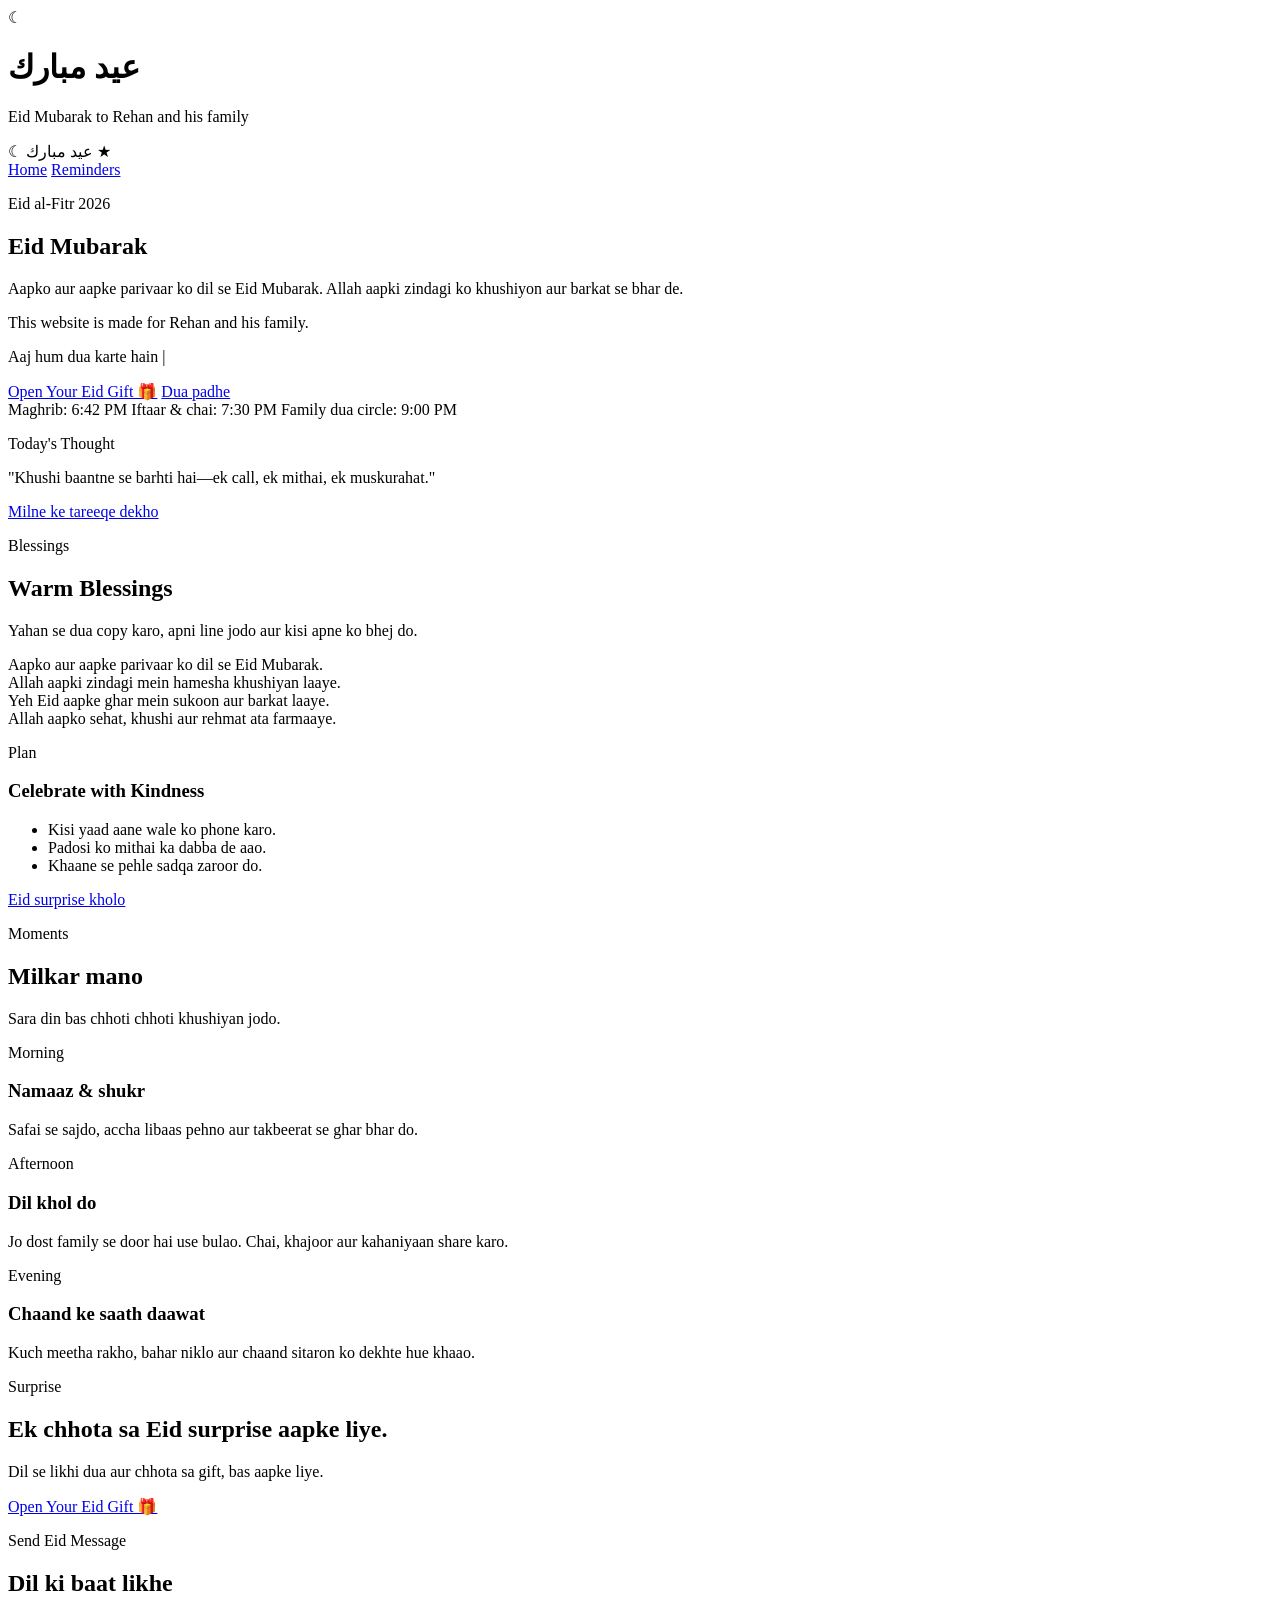
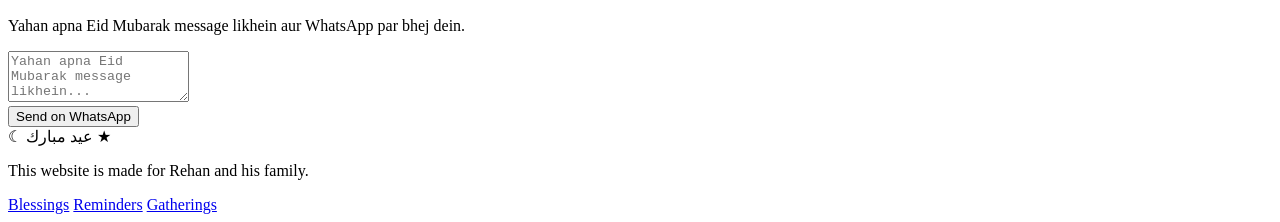
==== index.html @ 1af407ab "Add files via upload" ====
<!DOCTYPE html>
<html lang="en">
<head>
  <meta charset="UTF-8" />
  <meta name="viewport" content="width=device-width, initial-scale=1.0" />
  <title>Eid Mubarak | Home</title>
  <link rel="preconnect" href="https://fonts.googleapis.com">
  <link rel="preconnect" href="https://fonts.gstatic.com" crossorigin>
  <link href="https://fonts.googleapis.com/css2?family=Manrope:wght@400;600;700&family=Playfair+Display:wght@600;700&display=swap" rel="stylesheet">
  <link rel="stylesheet" href="css/style.css" />
</head>
<body>
  <div class="intro-screen" aria-label="Eid greeting overlay">
    <div class="intro-content">
      <div class="intro-moon">☾</div>
      <h1 class="intro-title">عيد مبارك</h1>
      <p class="intro-sub">Eid Mubarak to Rehan and his family</p>
      <div class="intro-stars">
        <span></span><span></span><span></span><span></span><span></span>
      </div>
    </div>
  </div>

  <audio id="intro-audio" preload="auto" aria-hidden="true">
    <source src="[data-uri]" type="audio/wav">
  </audio>

  <audio id="gift-audio" preload="auto" aria-hidden="true">
    <source src="[data-uri]" type="audio/wav">
  </audio>

  <div class="sky" aria-hidden="true">
    <div class="moon"></div>
    <div class="stars"></div>
  </div>

  <header class="topbar">
    <div class="brand" aria-label="Eid Mubarak logo">
      <span class="brand-icon">☾</span>
      <span class="brand-text">عيد مبارك</span>
      <span class="brand-icon">★</span>
    </div>
    <nav class="nav">
      <a href="index.html">Home</a>
      <a href="reminders.html">Reminders</a>
    </nav>
  </header>

  <main>
    <section class="hero">
      <div class="hero__content">
        <p class="eyebrow">Eid al-Fitr 2026</p>
        <h1>Eid Mubarak</h1>
        <p class="lead">Aapko aur aapke parivaar ko dil se Eid Mubarak. Allah aapki zindagi ko khushiyon aur barkat se bhar de.</p>
        <p class="tagline-inline">This website is made for Rehan and his family.</p>
        <p class="typing">Aaj hum dua karte hain <span id="typewriter"></span><span class="cursor">|</span></p>
        <div class="cta-row">
          <a class="btn primary" href="reminders.html">Open Your Eid Gift 🎁</a>
          <a class="btn ghost" href="#blessings">Dua padhe</a>
        </div>
        <div class="hero__meta">
          <span class="pill">Maghrib: 6:42 PM</span>
          <span class="pill">Iftaar & chai: 7:30 PM</span>
          <span class="pill">Family dua circle: 9:00 PM</span>
        </div>
      </div>
      <div class="hero__card">
        <p class="card-title">Today's Thought</p>
        <p class="card-body">"Khushi baantne se barhti hai—ek call, ek mithai, ek muskurahat."</p>
        <a href="#gatherings" class="card-link">Milne ke tareeqe dekho</a>
      </div>
    </section>

    <section id="blessings" class="section split">
      <div class="section__text">
        <p class="eyebrow">Blessings</p>
        <h2>Warm Blessings</h2>
        <p>Yahan se dua copy karo, apni line jodo aur kisi apne ko bhej do.</p>
        <div class="blessing-list">
          <div class="blessing">Aapko aur aapke parivaar ko dil se Eid Mubarak.</div>
          <div class="blessing">Allah aapki zindagi mein hamesha khushiyan laaye.</div>
          <div class="blessing">Yeh Eid aapke ghar mein sukoon aur barkat laaye.</div>
          <div class="blessing">Allah aapko sehat, khushi aur rehmat ata farmaaye.</div>
        </div>
      </div>
      <div class="section__panel">
        <div class="panel-card">
          <p class="eyebrow">Plan</p>
          <h3>Celebrate with Kindness</h3>
          <ul class="list">
            <li>Kisi yaad aane wale ko phone karo.</li>
            <li>Padosi ko mithai ka dabba de aao.</li>
            <li>Khaane se pehle sadqa zaroor do.</li>
          </ul>
          <a class="btn primary" href="reminders.html">Eid surprise kholo</a>
        </div>
      </div>
    </section>

    <section id="gatherings" class="section cards">
      <div class="section__heading">
        <p class="eyebrow">Moments</p>
        <h2>Milkar mano</h2>
        <p>Sara din bas chhoti chhoti khushiyan jodo.</p>
      </div>
      <div class="card-grid">
        <article class="card">
          <p class="card-kicker">Morning</p>
          <h3>Namaaz & shukr</h3>
          <p>Safai se sajdo, accha libaas pehno aur takbeerat se ghar bhar do.</p>
        </article>
        <article class="card">
          <p class="card-kicker">Afternoon</p>
          <h3>Dil khol do</h3>
          <p>Jo dost family se door hai use bulao. Chai, khajoor aur kahaniyaan share karo.</p>
        </article>
        <article class="card">
          <p class="card-kicker">Evening</p>
          <h3>Chaand ke saath daawat</h3>
          <p>Kuch meetha rakho, bahar niklo aur chaand sitaron ko dekhte hue khaao.</p>
        </article>
      </div>
    </section>

    <section class="section banner">
      <div>
        <p class="eyebrow">Surprise</p>
        <h2>Ek chhota sa Eid surprise aapke liye.</h2>
        <p>Dil se likhi dua aur chhota sa gift, bas aapke liye.</p>
      </div>
      <a class="btn ghost" href="reminders.html">Open Your Eid Gift 🎁</a>
    </section>

    <section class="section message">
      <div>
        <p class="eyebrow">Send Eid Message</p>
        <h2>Dil ki baat likhe</h2>
        <p>Yahan apna Eid Mubarak message likhein aur WhatsApp par bhej dein.</p>
        <textarea id="wh-msg" rows="3" placeholder="Yahan apna Eid Mubarak message likhein..."></textarea>
      </div>
      <button class="btn primary" id="wh-send">Send on WhatsApp</button>
    </section>
  </main>

  <footer class="footer">
    <div class="brand">
      <span class="brand-icon">☾</span>
      <span class="brand-text">عيد مبارك</span>
      <span class="brand-icon">★</span>
    </div>
    <p>This website is made for Rehan and his family.</p>
    <div class="footer-links">
      <a href="#blessings">Blessings</a>
      <a href="reminders.html">Reminders</a>
      <a href="#gatherings">Gatherings</a>
    </div>
  </footer>

  <script src="js/script.js"></script>
</body>
</html>
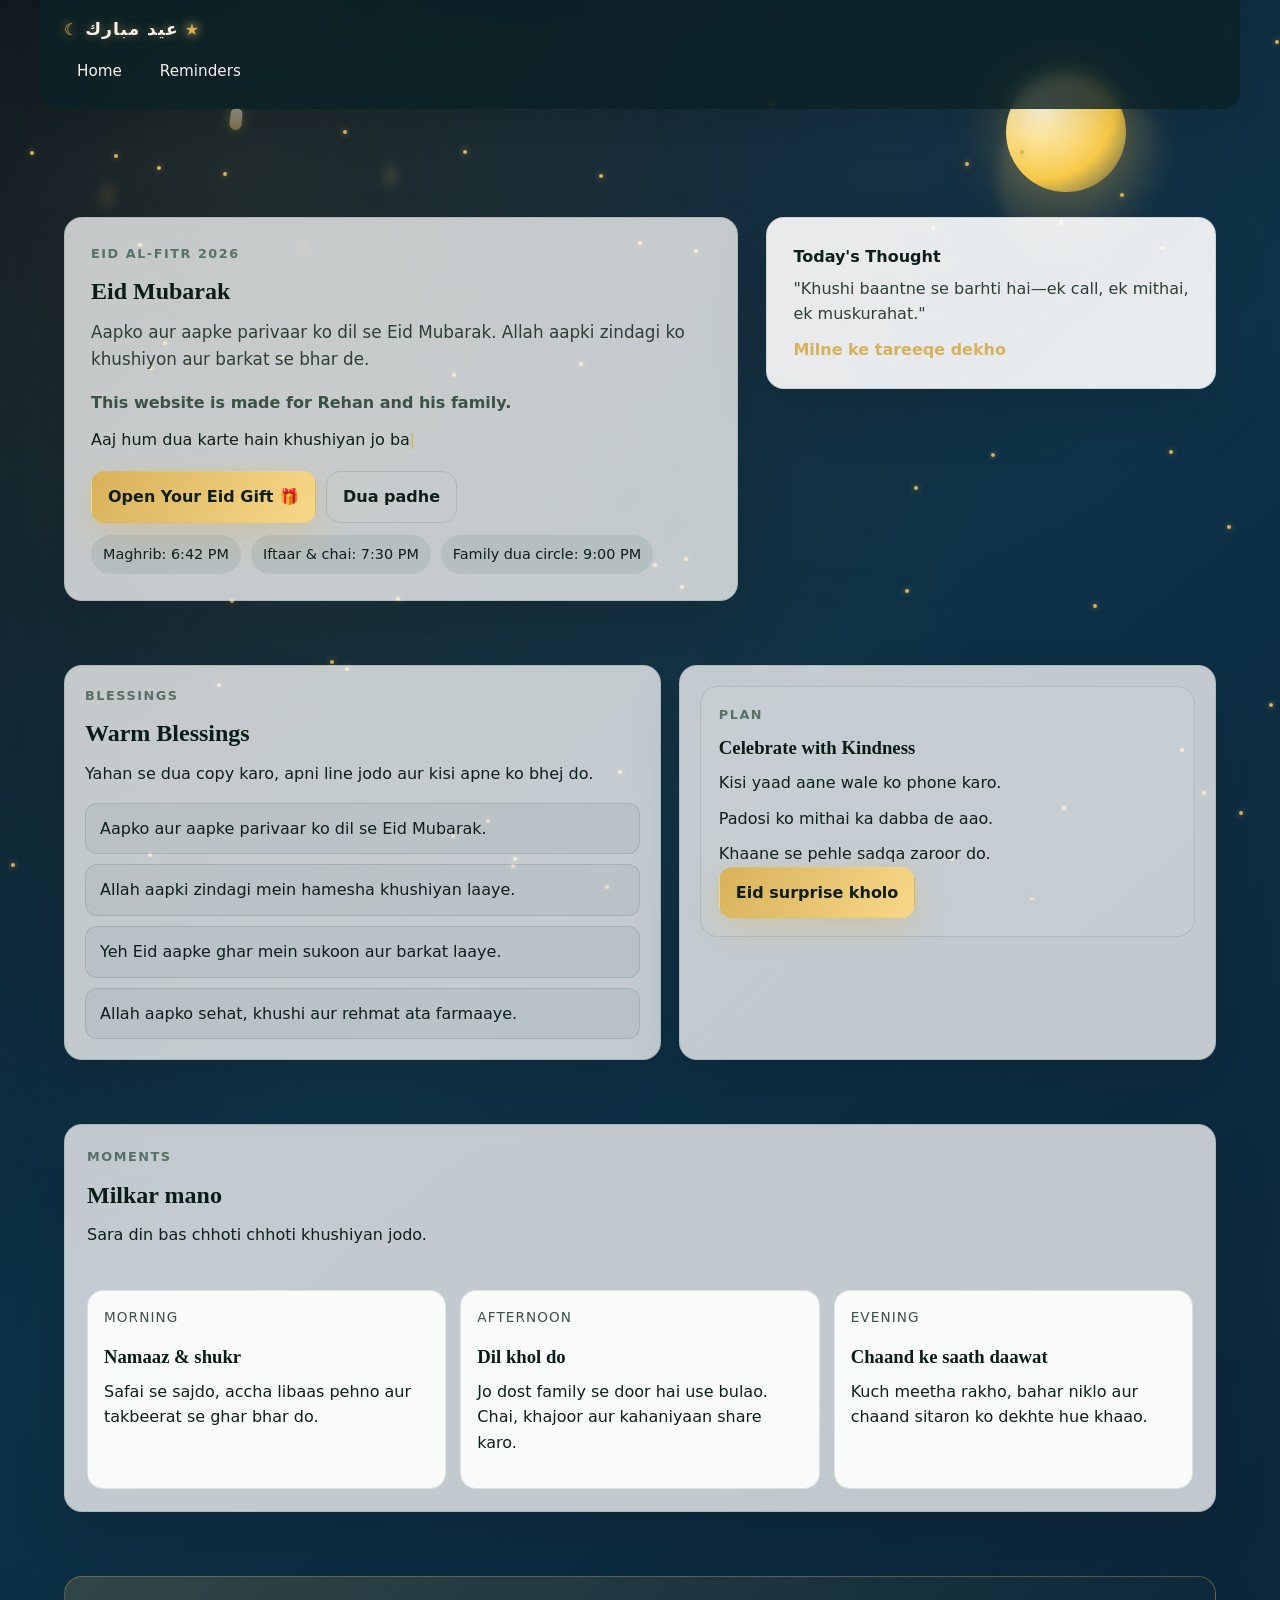
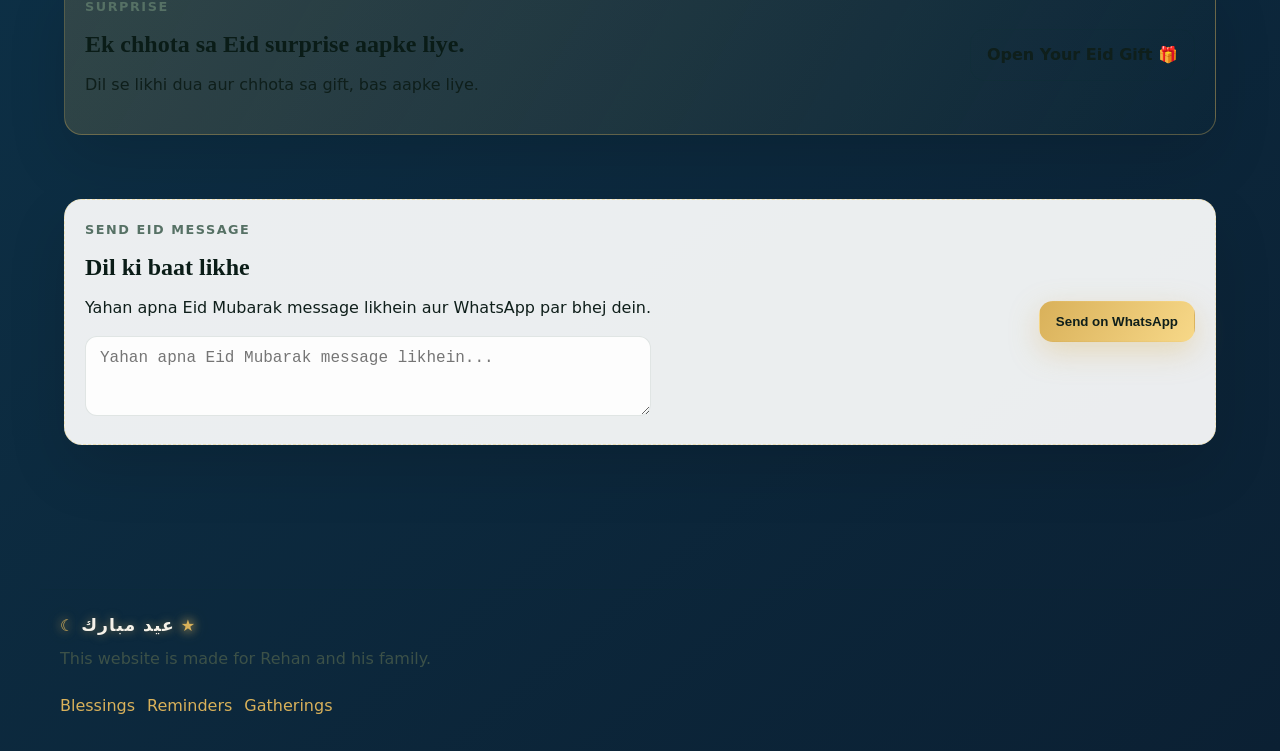
==== commit 386c2eeb: "Update index.html" ====
--- a/index.html
+++ b/index.html
@@ -7,7 +7,7 @@
   <link rel="preconnect" href="https://fonts.googleapis.com">
   <link rel="preconnect" href="https://fonts.gstatic.com" crossorigin>
   <link href="https://fonts.googleapis.com/css2?family=Manrope:wght@400;600;700&family=Playfair+Display:wght@600;700&display=swap" rel="stylesheet">
-  <link rel="stylesheet" href="css/style.css" />
+  <link rel="stylesheet" href="style.css">
 </head>
 <body>
   <div class="intro-screen" aria-label="Eid greeting overlay">
@@ -156,6 +156,6 @@
     </div>
   </footer>
 
-  <script src="js/script.js"></script>
+  <script src="script.js"></script>
 </body>
 </html>
--- a/style.css
+++ b/style.css
@@ -0,0 +1,680 @@
+:root {
+  --bg1: #0b2f2a;
+  --bg2: #0f3f37;
+  --cream: #f7f2e9;
+  --accent: #d9b15a;
+  --accent-soft: #f4dfb3;
+  --text: #0f1f1b;
+  --muted: #3c5148;
+  --card: rgba(255, 255, 255, 0.75);
+  --border: rgba(12, 50, 42, 0.12);
+  --shadow: 0 25px 60px rgba(0, 0, 0, 0.12);
+  --radius: 18px;
+}
+
+* {
+  box-sizing: border-box;
+}
+
+body {
+  margin: 0;
+  font-family: 'Manrope', system-ui, -apple-system, sans-serif;
+  background: linear-gradient(150deg, #0b2f2a, #0d2740 55%, #0a1f33 100%);
+  color: var(--text);
+  min-height: 100vh;
+  overflow-x: hidden;
+  line-height: 1.6;
+}
+
+h1, h2, h3 {
+  font-family: 'Playfair Display', 'Manrope', serif;
+  margin: 0 0 0.35em;
+  color: #0a1c17;
+}
+
+p {
+  margin: 0 0 1em;
+}
+
+a {
+  color: var(--accent);
+  text-decoration: none;
+}
+
+main {
+  padding: 92px 20px 64px;
+  max-width: 1200px;
+  margin: 0 auto;
+}
+
+.topbar {
+  position: sticky;
+  top: 0;
+  z-index: 10;
+  padding: 14px 20px;
+  max-width: 1200px;
+  margin: 0 auto;
+  display: grid;
+  grid-template-columns: auto;
+  gap: 6px;
+  background: rgba(12, 34, 39, 0.82);
+  backdrop-filter: blur(8px);
+  border-bottom: 1px solid var(--border);
+  border-radius: 0 0 18px 18px;
+  box-shadow: 0 10px 30px rgba(0, 0, 0, 0.08);
+  transition: transform 0.25s ease, opacity 0.25s ease, box-shadow 0.25s ease, background 0.25s ease, backdrop-filter 0.25s ease;
+}
+
+.topbar.shrink {
+  padding: 8px 16px;
+  gap: 4px;
+  grid-template-columns: auto 1fr;
+  align-items: center;
+  transform: translateY(-6px) scale(0.98);
+  opacity: 0.96;
+  box-shadow: 0 12px 28px rgba(0, 0, 0, 0.12);
+  backdrop-filter: blur(12px);
+}
+
+.brand {
+  font-weight: 700;
+  letter-spacing: 0.06em;
+  display: inline-flex;
+  align-items: center;
+  gap: 6px;
+  color: #f7f2e9;
+  text-shadow: 0 0 10px rgba(217, 177, 90, 0.55);
+}
+
+.brand-icon { filter: drop-shadow(0 0 6px rgba(217, 177, 90, 0.8)); color: #d9b15a; }
+.brand-text { font-size: 1.08rem; }
+
+.tagline {
+  font-size: 0.95rem;
+  color: #2f3f38;
+}
+
+.nav {
+  display: flex;
+  gap: 12px;
+  font-size: 0.95rem;
+  flex-wrap: wrap;
+  justify-content: flex-start;
+}
+
+.nav a {
+  padding: 8px 12px;
+  border-radius: 12px;
+  color: #f7f2e9;
+  border: 1px solid transparent;
+}
+
+.nav a:hover {
+  border-color: rgba(247, 242, 233, 0.2);
+  background: rgba(217, 177, 90, 0.2);
+}
+
+.topbar.shrink .nav {
+  justify-content: flex-end;
+}
+
+.hero {
+  display: grid;
+  grid-template-columns: 1fr;
+  gap: 20px;
+  margin-bottom: 48px;
+}
+
+.hero.compact {
+  margin-top: -12px;
+}
+
+.hero__content {
+  background: var(--card);
+  border: 1px solid var(--border);
+  padding: 22px;
+  border-radius: var(--radius);
+  box-shadow: var(--shadow);
+}
+
+.hero__card {
+  background: rgba(255, 255, 255, 0.9);
+  border: 1px solid var(--border);
+  padding: 18px;
+  border-radius: var(--radius);
+  box-shadow: var(--shadow);
+}
+
+.eyebrow {
+  text-transform: uppercase;
+  letter-spacing: 0.12em;
+  color: #567165;
+  font-weight: 700;
+  font-size: 0.8rem;
+  margin-bottom: 8px;
+}
+
+.lead {
+  font-size: 1.05rem;
+  color: #2f3f38;
+}
+
+.tagline-inline {
+  margin: 8px 0 12px;
+  color: #3b5248;
+  font-weight: 600;
+}
+.typing {
+  font-size: 1rem;
+  color: #0f1f1b;
+  min-height: 26px;
+}
+
+.cursor {
+  display: inline-block;
+  width: 10px;
+  color: var(--accent);
+  animation: blink 1s steps(2, start) infinite;
+}
+
+.cta-row {
+  display: flex;
+  gap: 10px;
+  flex-wrap: wrap;
+  margin: 18px 0 12px;
+}
+
+.btn {
+  display: inline-flex;
+  align-items: center;
+  justify-content: center;
+  gap: 6px;
+  padding: 12px 16px;
+  border-radius: 14px;
+  font-weight: 700;
+  border: 1px solid transparent;
+  cursor: pointer;
+  transition: transform 0.2s ease, box-shadow 0.2s ease, background 0.2s ease;
+}
+
+.btn.primary {
+  background: linear-gradient(120deg, var(--accent), #f7d888);
+  color: #0f1f1b;
+  box-shadow: 0 10px 30px rgba(217, 177, 90, 0.35);
+}
+
+.btn.ghost {
+  background: transparent;
+  color: var(--text);
+  border-color: var(--border);
+}
+
+.btn.full {
+  width: 100%;
+}
+
+.btn:hover {
+  transform: translateY(-2px);
+}
+
+.hero__meta {
+  display: flex;
+  gap: 10px;
+  flex-wrap: wrap;
+}
+
+.pill {
+  background: rgba(12, 50, 42, 0.08);
+  padding: 8px 12px;
+  border-radius: 999px;
+  font-size: 0.9rem;
+}
+
+.section {
+  margin: 52px 0;
+  display: grid;
+  gap: 18px;
+}
+
+.split {
+  grid-template-columns: 1fr;
+}
+
+.section__text, .section__panel {
+  background: var(--card);
+  border: 1px solid var(--border);
+  border-radius: var(--radius);
+  padding: 20px;
+  box-shadow: var(--shadow);
+}
+
+.panel-card {
+  background: rgba(255, 255, 255, 0.06);
+  border-radius: var(--radius);
+  padding: 18px;
+  border: 1px solid var(--border);
+}
+
+.blessing-list {
+  display: grid;
+  gap: 10px;
+  margin-top: 12px;
+}
+
+.blessing {
+  background: rgba(12, 50, 42, 0.05);
+  padding: 12px 14px;
+  border-radius: 12px;
+  border: 1px solid var(--border);
+}
+
+.list {
+  list-style: none;
+  padding: 0;
+  margin: 0;
+  display: grid;
+  gap: 10px;
+}
+
+.list.tight {
+  gap: 6px;
+}
+
+.section.cards {
+  background: var(--card);
+  border: 1px solid var(--border);
+  border-radius: var(--radius);
+  padding: 22px;
+  box-shadow: var(--shadow);
+}
+
+.section__heading {
+  margin-bottom: 8px;
+}
+
+.card-grid {
+  display: grid;
+  grid-template-columns: 1fr;
+  gap: 14px;
+}
+
+.card {
+  padding: 16px;
+  border-radius: 16px;
+  border: 1px solid var(--border);
+  background: rgba(255, 255, 255, 0.9);
+}
+
+.card-kicker {
+  color: var(--muted);
+  letter-spacing: 0.08em;
+  font-size: 0.85rem;
+  text-transform: uppercase;
+}
+
+.card-title {
+  font-weight: 700;
+  margin: 0 0 6px;
+}
+
+.card-body {
+  color: #2f3f38;
+  margin: 0 0 10px;
+}
+
+.card-link {
+  color: var(--accent);
+  font-weight: 700;
+}
+
+.banner {
+  background: linear-gradient(120deg, rgba(217, 177, 90, 0.18), rgba(12, 50, 42, 0.06));
+  border: 1px solid rgba(217, 177, 90, 0.35);
+  border-radius: var(--radius);
+  padding: 20px;
+  box-shadow: var(--shadow);
+  display: flex;
+  align-items: center;
+  justify-content: space-between;
+  flex-wrap: wrap;
+  gap: 12px;
+}
+
+.message {
+  background: rgba(255, 255, 255, 0.05);
+  border: 1px dashed rgba(247, 201, 72, 0.35);
+  border-radius: var(--radius);
+  padding: 20px;
+  box-shadow: var(--shadow);
+  display: flex;
+  align-items: center;
+  justify-content: space-between;
+  flex-wrap: wrap;
+  gap: 12px;
+  background-color: rgba(255, 255, 255, 0.92);
+}
+
+.form-block {
+  background: var(--card);
+  border: 1px solid var(--border);
+  border-radius: var(--radius);
+  padding: 20px;
+  box-shadow: var(--shadow);
+}
+
+.gift-form {
+  display: grid;
+  gap: 12px;
+  margin-top: 8px;
+}
+
+label {
+  font-weight: 600;
+  color: #d7e5f3;
+}
+
+input, textarea {
+  width: 100%;
+  padding: 12px 14px;
+  border-radius: 12px;
+  border: 1px solid var(--border);
+  background: rgba(255, 255, 255, 0.9);
+  color: #0f1f1b;
+  font-size: 1rem;
+}
+
+input:focus, textarea:focus {
+  outline: 2px solid rgba(217, 177, 90, 0.4);
+  border-color: rgba(217, 177, 90, 0.6);
+}
+
+.form-hint {
+  color: var(--muted);
+  font-size: 0.9rem;
+  margin: 0;
+}
+
+.footer {
+  max-width: 1200px;
+  margin: 0 auto;
+  padding: 22px 20px 32px;
+  border-top: 1px solid var(--border);
+  color: var(--muted);
+  display: grid;
+  gap: 6px;
+}
+
+.footer-links {
+  display: flex;
+  gap: 12px;
+  flex-wrap: wrap;
+}
+
+.sky {
+  position: fixed;
+  inset: 0;
+  overflow: hidden;
+  pointer-events: none;
+  z-index: -1;
+  background: radial-gradient(circle at 20% 20%, rgba(217, 177, 90, 0.08), transparent 40%),
+    radial-gradient(circle at 70% 10%, rgba(255, 255, 255, 0.05), transparent 45%);
+}
+
+.sky::after {
+  content: '';
+  position: absolute;
+  width: 12px;
+  height: 22px;
+  background: linear-gradient(180deg, #fdf6e3, #d9b15a);
+  border-radius: 6px;
+  box-shadow:
+    0 0 12px rgba(217, 177, 90, 0.6),
+    80px 120px 12px rgba(217, 177, 90, 0.35),
+    160px 40px 10px rgba(217, 177, 90, 0.3),
+    -120px 90px 12px rgba(217, 177, 90, 0.35);
+  opacity: 0.5;
+  top: 12%;
+  left: 18%;
+  transform: rotate(6deg);
+}
+
+.sky::before {
+  content: '';
+  position: absolute;
+  width: 180px;
+  height: 180px;
+  border-radius: 50%;
+  background: radial-gradient(circle at 30% 30%, rgba(255, 255, 255, 0.14), rgba(217, 177, 90, 0.14), transparent 70%);
+  top: 10%;
+  right: 8%;
+  filter: blur(6px);
+}
+
+.moon {
+  position: absolute;
+  top: 8%;
+  right: 12%;
+  width: 120px;
+  height: 120px;
+  background: radial-gradient(circle at 30% 30%, #fff7d6, #f7c948 60%, rgba(247, 201, 72, 0.1));
+  border-radius: 50%;
+  box-shadow: 0 0 60px rgba(247, 201, 72, 0.35);
+  animation: floatMoon 10s ease-in-out infinite alternate;
+}
+
+.stars {
+  position: absolute;
+  inset: 0;
+}
+
+.dua-box {
+  background: rgba(255, 255, 255, 0.92);
+  border: 1px solid var(--border);
+  border-radius: var(--radius);
+  box-shadow: var(--shadow);
+  display: grid;
+  gap: 12px;
+  align-items: start;
+}
+
+.dua-result {
+  background: rgba(217, 177, 90, 0.08);
+  border: 1px solid rgba(217, 177, 90, 0.35);
+  border-radius: 12px;
+  padding: 14px;
+  min-height: 60px;
+  color: #0f1f1b;
+  position: relative;
+  overflow: hidden;
+}
+
+.sparkles {
+  position: absolute;
+  inset: 0;
+  pointer-events: none;
+}
+
+.sparkle {
+  position: absolute;
+  width: 8px;
+  height: 8px;
+  background: radial-gradient(circle, #fff7d6 0%, rgba(217, 177, 90, 0.8) 60%, transparent 100%);
+  border-radius: 50%;
+  animation: sparkle 700ms ease-out forwards;
+}
+
+.game {
+  background: var(--card);
+  border: 1px solid var(--border);
+  border-radius: var(--radius);
+  padding: 20px;
+  box-shadow: var(--shadow);
+}
+.game {
+  background: var(--card);
+  border: 1px solid var(--border);
+  border-radius: var(--radius);
+  padding: 20px;
+  box-shadow: var(--shadow);
+}
+
+.game-grid {
+  display: grid;
+  grid-template-columns: repeat(4, minmax(0, 1fr));
+  gap: 12px;
+}
+
+.game-tile {
+  width: 100%;
+  aspect-ratio: 1;
+  border-radius: 16px;
+  border: 1px solid var(--border);
+  background: radial-gradient(circle at 30% 30%, rgba(247, 201, 72, 0.12), rgba(255, 255, 255, 0.04));
+  color: #fff7d6;
+  cursor: pointer;
+  transition: transform 0.15s ease, box-shadow 0.2s ease, border-color 0.2s ease;
+}
+
+.game-tile:hover { transform: translateY(-2px); }
+
+.game-tile.found {
+  border-color: rgba(247, 201, 72, 0.7);
+  box-shadow: 0 10px 30px rgba(247, 201, 72, 0.35);
+  background: radial-gradient(circle at 40% 40%, #fff7d6, rgba(247, 201, 72, 0.5));
+}
+
+.game-message {
+  margin-top: 14px;
+  color: var(--accent-soft);
+  font-weight: 700;
+}
+
+.star {
+  position: absolute;
+  width: 4px;
+  height: 4px;
+  background: #d9b15a;
+  border-radius: 50%;
+  box-shadow: 0 0 6px rgba(217, 177, 90, 0.7);
+  animation: twinkle 3s ease-in-out infinite, drift 14s linear infinite;
+}
+
+@keyframes twinkle {
+  0%, 100% { opacity: 0.25; transform: scale(0.8); }
+  50% { opacity: 1; transform: scale(1.1); }
+}
+
+@keyframes drift {
+  from { transform: translateY(0px); }
+  to { transform: translateY(18px); }
+}
+
+@keyframes floatMoon {
+  0% { transform: translateY(0px); }
+  50% { transform: translateY(-12px); }
+  100% { transform: translateY(6px); }
+}
+
+@keyframes blink {
+  to { visibility: hidden; }
+}
+
+.gift-page main {
+  padding-top: 86px;
+}
+
+@keyframes sparkle {
+  0% { transform: scale(0.6); opacity: 1; }
+  100% { transform: scale(1.8); opacity: 0; }
+}
+
+.intro-screen {
+  position: fixed;
+  inset: 0;
+  background: radial-gradient(circle at 50% 30%, rgba(217, 177, 90, 0.08), transparent 50%),
+    linear-gradient(160deg, #0b2f2a, #0d2740 60%, #0a1f33);
+  display: grid;
+  place-items: center;
+  z-index: 20;
+  animation: introFade 3s ease forwards;
+}
+
+.intro-content {
+  text-align: center;
+  color: #f7f2e9;
+  animation: fadeIn 1.2s ease forwards;
+}
+
+.intro-title {
+  font-family: 'Playfair Display', serif;
+  font-size: 2.4rem;
+  margin: 8px 0;
+  text-shadow: 0 0 20px rgba(217, 177, 90, 0.65);
+}
+
+.intro-sub {
+  margin: 0;
+  color: #f4dfb3;
+  letter-spacing: 0.02em;
+}
+
+.intro-moon {
+  font-size: 2rem;
+  color: #f7c948;
+  animation: floatMoon 6s ease-in-out infinite;
+}
+
+.intro-stars span {
+  display: inline-block;
+  width: 6px;
+  height: 6px;
+  margin: 0 6px;
+  background: #f4dfb3;
+  border-radius: 50%;
+  box-shadow: 0 0 10px rgba(244, 223, 179, 0.8);
+  animation: twinkle 2.6s ease-in-out infinite;
+}
+
+.intro-stars span:nth-child(odd) { animation-delay: 0.6s; }
+
+@keyframes introFade {
+  0%, 70% { opacity: 1; }
+  100% { opacity: 0; visibility: hidden; }
+}
+
+@keyframes fadeIn {
+  from { opacity: 0; transform: translateY(10px); }
+  to { opacity: 1; transform: translateY(0); }
+}
+
+@media (min-width: 700px) {
+  .hero {
+    grid-template-columns: 1.2fr 0.8fr;
+    align-items: start;
+  }
+
+  .split {
+    grid-template-columns: 1fr 0.9fr;
+    align-items: stretch;
+  }
+
+  .card-grid {
+    grid-template-columns: repeat(3, minmax(0, 1fr));
+  }
+
+  .hero__content, .hero__card {
+    padding: 26px;
+  }
+}
+
+@media (min-width: 1024px) {
+  body {
+    background: radial-gradient(circle at 20% 20%, rgba(247, 201, 72, 0.08), transparent 35%),
+      linear-gradient(140deg, #03101d, #0d3147 40%, #0b2033);
+  }
+
+  main { padding: 108px 24px 80px; }
+  .topbar { padding: 16px 24px; }
+  .hero { gap: 28px; }
+  .section { margin: 64px 0; }
+}
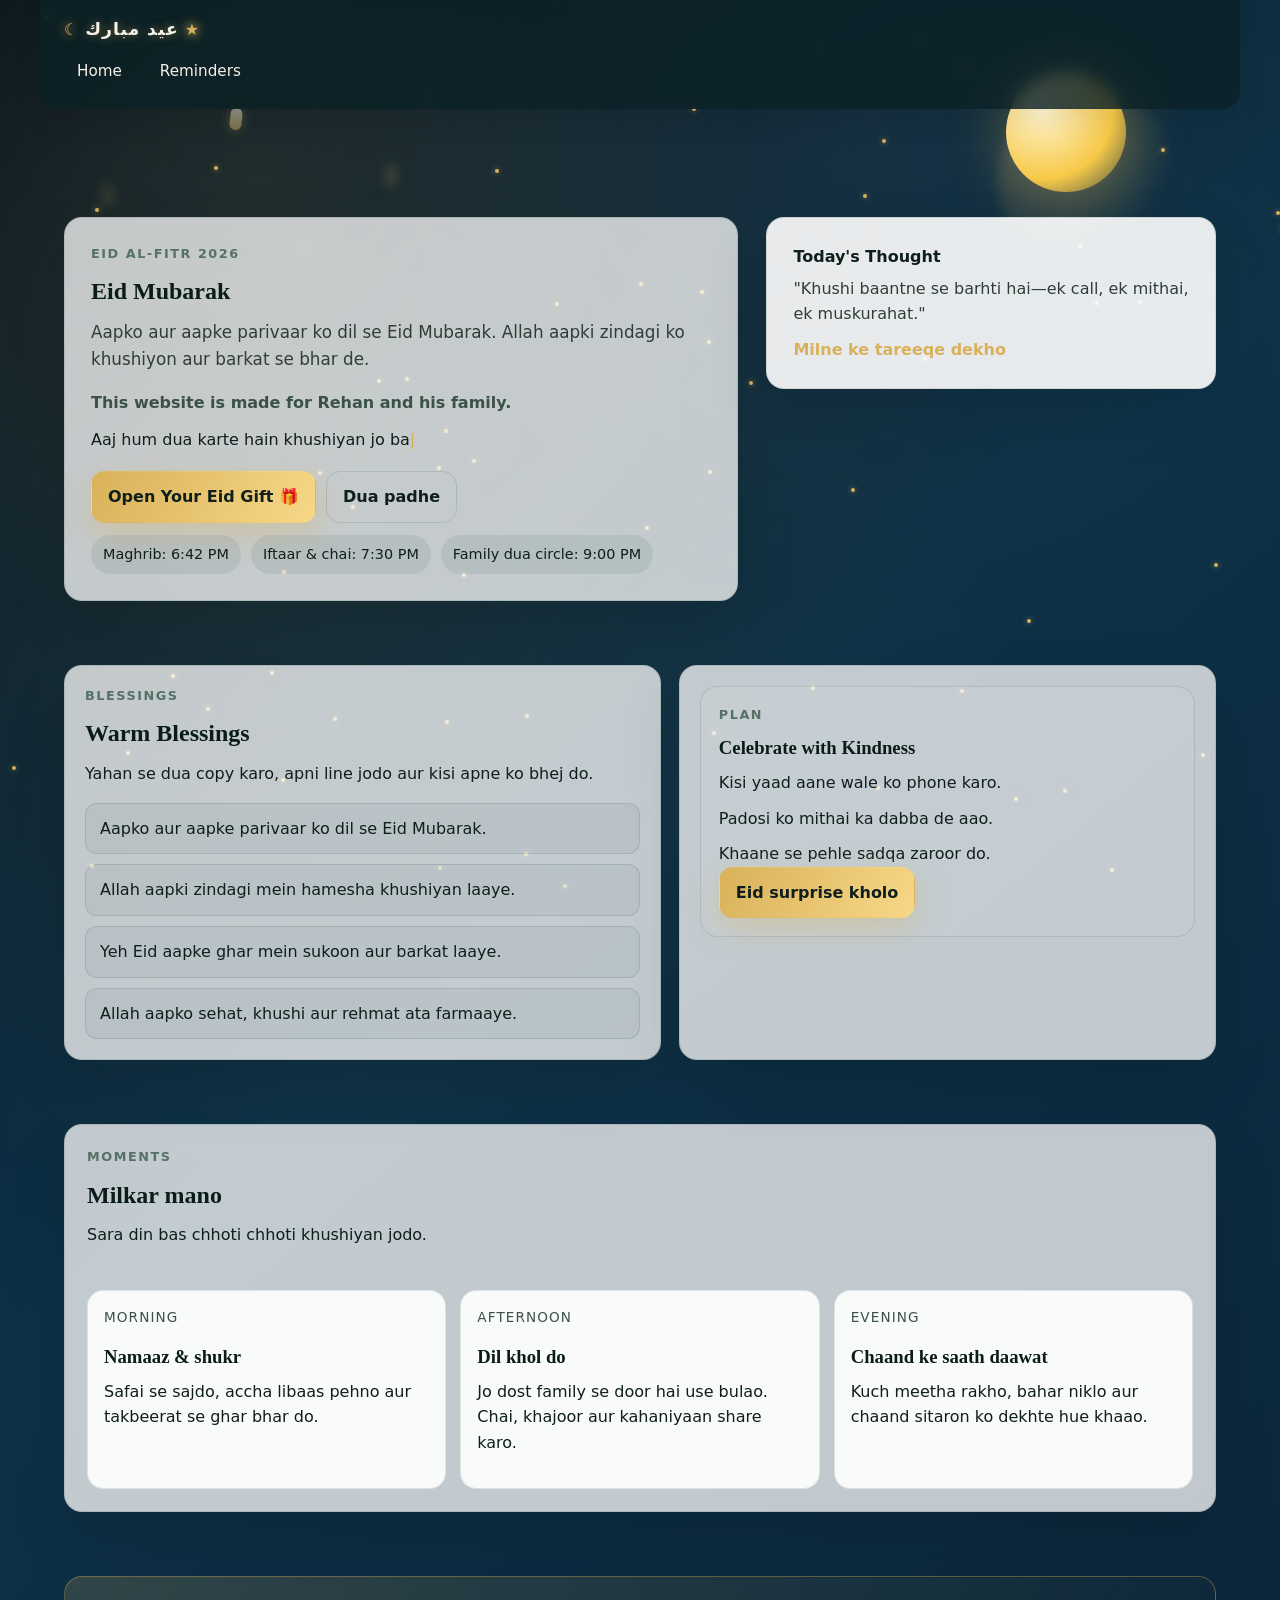
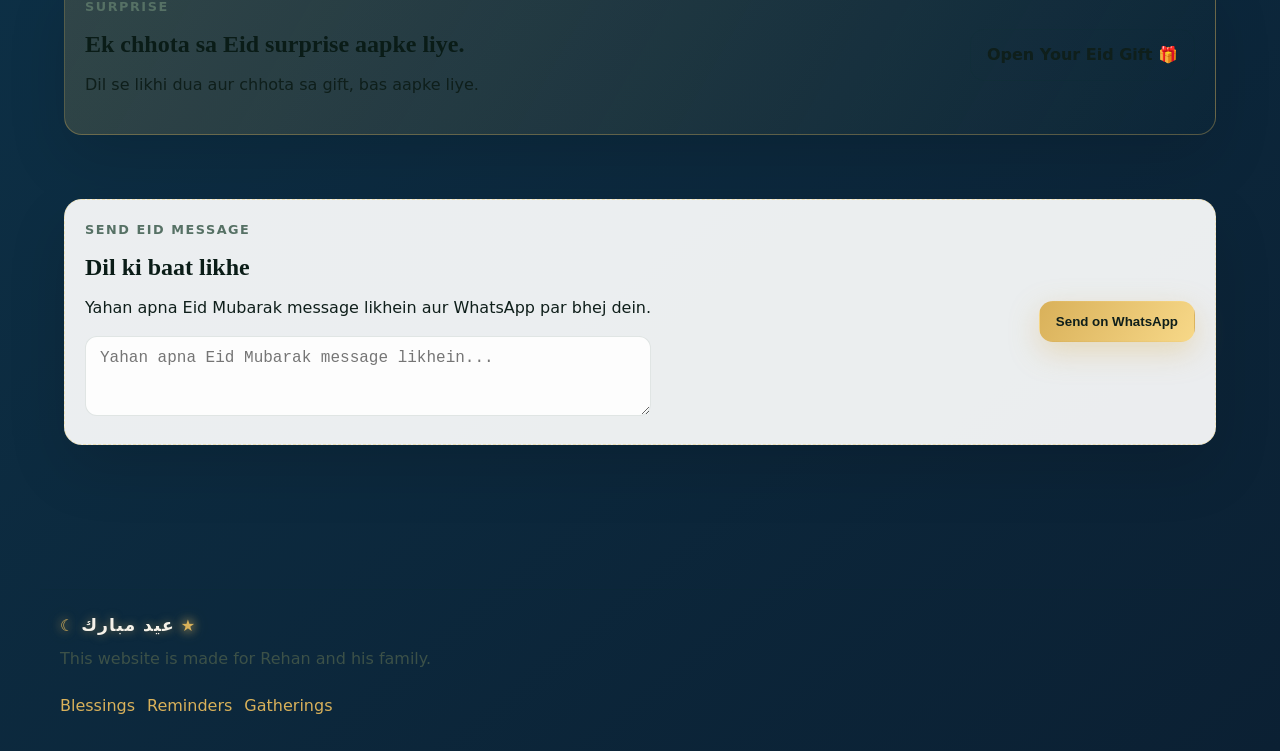
==== commit 8cd49fb0: "Update index.html" ====
--- a/index.html
+++ b/index.html
@@ -7,7 +7,7 @@
   <link rel="preconnect" href="https://fonts.googleapis.com">
   <link rel="preconnect" href="https://fonts.gstatic.com" crossorigin>
   <link href="https://fonts.googleapis.com/css2?family=Manrope:wght@400;600;700&family=Playfair+Display:wght@600;700&display=swap" rel="stylesheet">
-  <link rel="stylesheet" href="style.css">
+  <link rel="stylesheet" href="./style.css">
 </head>
 <body>
   <div class="intro-screen" aria-label="Eid greeting overlay">
